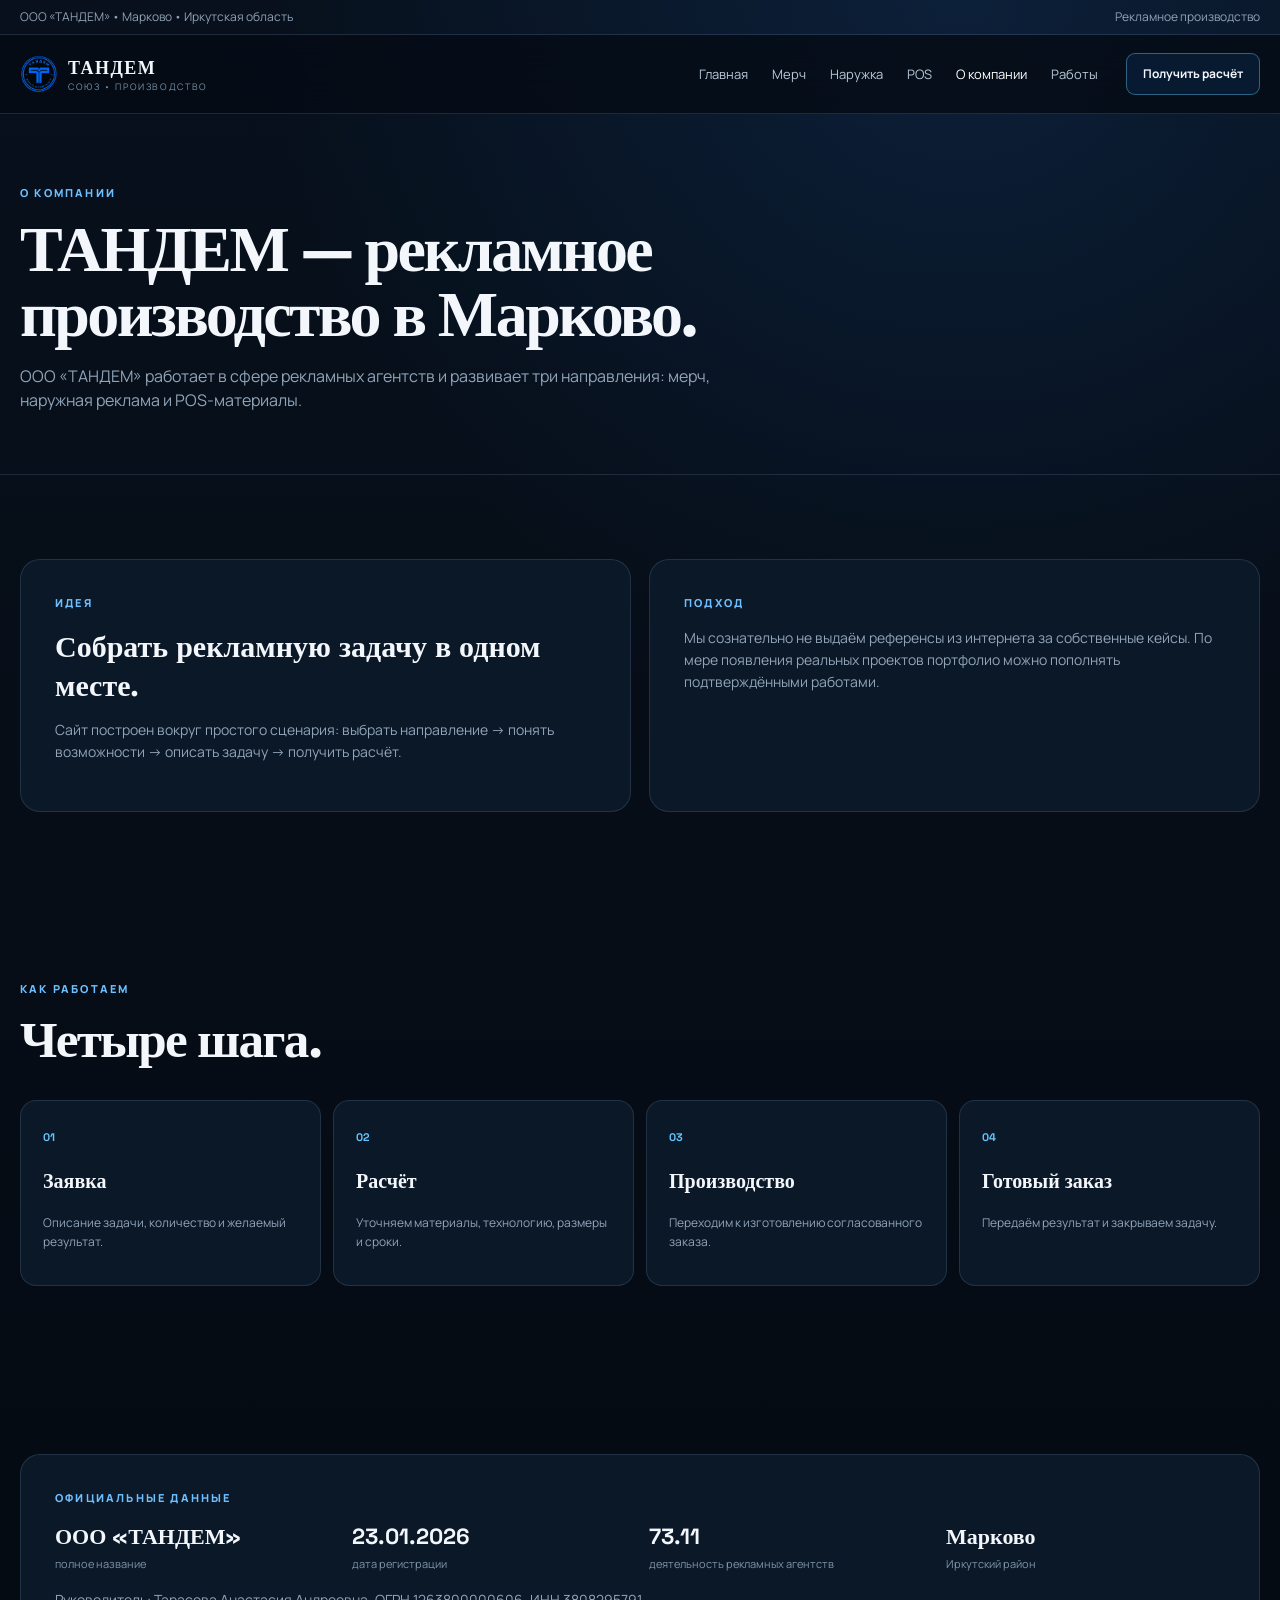
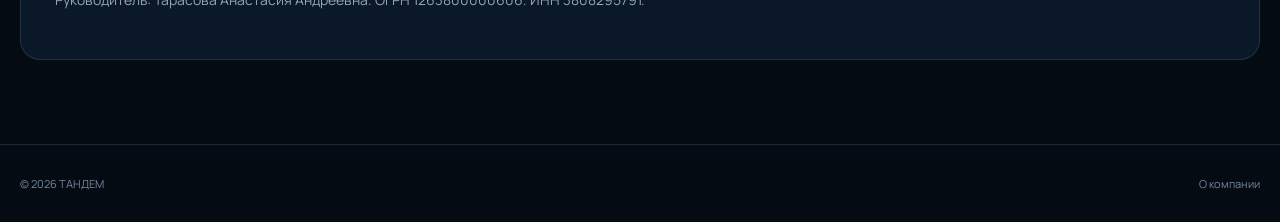
==== about.html @ 77dadc95 "Add files via upload" ====
<!doctype html><html lang="ru"><head><meta charset="utf-8"><meta name="viewport" content="width=device-width,initial-scale=1"><title>О компании — ТАНДЕМ</title><link rel="stylesheet" href="styles.css"></head><body><div class="topline"><div class="container"><span>ООО «ТАНДЕМ» • Марково • Иркутская область</span><span>Рекламное производство</span></div></div><header class="header"><div class="container nav"><a class="brand" href="index.html"><img src="assets/logo.png" alt="ТАНДЕМ"><span><strong>ТАНДЕМ</strong><small>СОЮЗ • ПРОИЗВОДСТВО</small></span></a><nav class="menu"><a href="index.html">Главная</a><a href="merch.html">Мерч</a><a href="reklama.html">Наружка</a><a href="pos.html">POS</a><a class="active" href="about.html">О компании</a><a href="portfolio.html">Работы</a></nav><a class="nav-cta" href="contacts.html">Получить расчёт</a></div></header><main><section class="page-hero"><div class="container"><div class="eyebrow">О КОМПАНИИ</div><h1>ТАНДЕМ — рекламное<br>производство в Марково.</h1><p>ООО «ТАНДЕМ» работает в сфере рекламных агентств и развивает три направления: мерч, наружная реклама и POS-материалы.</p></div></section><section class="section"><div class="container split"><div class="panel"><div class="eyebrow">ИДЕЯ</div><h3>Собрать рекламную задачу в одном месте.</h3><p>Сайт построен вокруг простого сценария: выбрать направление → понять возможности → описать задачу → получить расчёт.</p></div><div class="panel"><div class="eyebrow">ПОДХОД</div><p>Мы сознательно не выдаём референсы из интернета за собственные кейсы. По мере появления реальных проектов портфолио можно пополнять подтверждёнными работами.</p></div></div></section><section class="section"><div class="container"><div class="section-head"><div><div class="eyebrow">КАК РАБОТАЕМ</div><h2>Четыре шага.</h2></div></div><div class="steps"><div class="step"><span>01</span><h3>Заявка</h3><p>Описание задачи, количество и желаемый результат.</p></div><div class="step"><span>02</span><h3>Расчёт</h3><p>Уточняем материалы, технологию, размеры и сроки.</p></div><div class="step"><span>03</span><h3>Производство</h3><p>Переходим к изготовлению согласованного заказа.</p></div><div class="step"><span>04</span><h3>Готовый заказ</h3><p>Передаём результат и закрываем задачу.</p></div></div></div></section><section class="section"><div class="container panel"><div class="eyebrow">ОФИЦИАЛЬНЫЕ ДАННЫЕ</div><div class="band-grid"><div class="band-item"><strong>ООО «ТАНДЕМ»</strong><span>полное название</span></div><div class="band-item"><strong>23.01.2026</strong><span>дата регистрации</span></div><div class="band-item"><strong>73.11</strong><span>деятельность рекламных агентств</span></div><div class="band-item"><strong>Марково</strong><span>Иркутский район</span></div></div><p class="legal">Руководитель: Тарасова Анастасия Андреевна. ОГРН 1263800000606. ИНН 3808295791.</p></div></section></main><footer class="footer"><div class="container footer-grid"><span>© <span data-year></span> ТАНДЕМ</span><span>О компании</span></div></footer><script src="script.js"></script></body></html>
---- styles.css ----
@import url('https://fonts.googleapis.com/css2?family=Manrope:wght@400;500;600;700;800&family=Space+Grotesk:wght@500;600;700&display=swap');
:root{--bg:#07101c;--bg2:#0a1625;--card:#0d1b2b;--line:rgba(154,188,220,.16);--text:#f3f7fb;--muted:#91a4b8;--blue:#2f8cff;--cyan:#64d8ff;--white:#fff;--max:1240px;}
*{box-sizing:border-box}html{scroll-behavior:smooth}body{margin:0;background:radial-gradient(circle at 75% 0%,rgba(47,140,255,.13),transparent 34%),linear-gradient(180deg,var(--bg),#050b13 80%);color:var(--text);font-family:Manrope,Arial,sans-serif;line-height:1.55}a{color:inherit;text-decoration:none}img{max-width:100%;display:block}.container{width:min(var(--max),calc(100% - 40px));margin:auto}.topline{border-bottom:1px solid var(--line);font-size:12px;color:#a8bbcf}.topline .container{height:34px;display:flex;justify-content:space-between;align-items:center}.topline span{opacity:.85}.header{position:sticky;top:0;z-index:20;background:rgba(5,12,21,.82);backdrop-filter:blur(18px);border-bottom:1px solid var(--line)}.nav{height:78px;display:flex;align-items:center;gap:28px}.brand{display:flex;align-items:center;gap:10px;margin-right:auto}.brand img{width:38px;height:38px;object-fit:contain}.brand strong{font-family:'Space Grotesk';letter-spacing:.08em;font-size:18px}.brand small{display:block;color:#7890a7;font-size:9px;letter-spacing:.18em;margin-top:-2px}.menu{display:flex;gap:24px;font-size:13px;color:#b9c9d9}.menu a{transition:.2s}.menu a:hover,.menu a.active{color:#fff}.nav-cta{border:1px solid rgba(100,216,255,.4);padding:11px 16px;border-radius:9px;font-weight:700;font-size:12px;background:rgba(47,140,255,.1)}.mobile{display:none}
.hero{padding:82px 0 70px;position:relative;overflow:hidden}.hero:before{content:'';position:absolute;width:560px;height:560px;border:1px solid rgba(100,216,255,.12);border-radius:50%;right:-180px;top:-160px;box-shadow:0 0 0 90px rgba(47,140,255,.025),0 0 0 180px rgba(47,140,255,.018)}.eyebrow{font-size:11px;letter-spacing:.2em;color:#6ebfff;font-weight:800;margin-bottom:16px}.hero-grid{display:grid;grid-template-columns:1.1fr .9fr;gap:64px;align-items:center}.hero h1{font:700 clamp(42px,5vw,76px)/1.02 'Space Grotesk';letter-spacing:-.045em;margin:0 0 24px;max-width:800px}.hero h1 span{color:#70c9ff}.hero p{font-size:17px;color:var(--muted);max-width:680px}.actions{display:flex;gap:12px;flex-wrap:wrap;margin:30px 0}.btn{display:inline-flex;align-items:center;justify-content:center;padding:14px 20px;border-radius:10px;font-weight:800;font-size:13px;border:1px solid var(--line)}.btn-primary{background:linear-gradient(135deg,#2f8cff,#4cb8ff);color:#04101c;border:0}.btn-secondary{background:#0b1828}.hero-facts{display:flex;gap:20px;flex-wrap:wrap;color:#8da1b6;font-size:11px}.hero-facts b{color:#eaf5ff}.hero-visual{min-height:430px;border:1px solid var(--line);border-radius:24px;background:linear-gradient(145deg,#0e2034,#07111e);position:relative;overflow:hidden;box-shadow:0 30px 80px rgba(0,0,0,.28)}.hero-visual .frame{position:absolute;inset:28px;border:1px solid rgba(100,216,255,.18);border-radius:18px}.hero-visual .orbit{position:absolute;width:300px;height:300px;border:1px solid rgba(100,216,255,.3);border-radius:50%;left:50%;top:50%;transform:translate(-50%,-50%) rotate(-15deg)}.hero-visual .orbit:after{content:'';position:absolute;width:13px;height:13px;background:#6ed3ff;border-radius:50%;left:18%;top:10%;box-shadow:0 0 30px #5ccaff}.hero-visual .core{position:absolute;left:50%;top:50%;transform:translate(-50%,-50%);width:150px;height:150px;border-radius:22px;background:linear-gradient(145deg,#12395c,#0b1d31);border:1px solid rgba(255,255,255,.16);display:grid;place-items:center;font-family:'Space Grotesk';font-size:38px;font-weight:700;letter-spacing:.08em;box-shadow:0 0 80px rgba(47,140,255,.22)}.hero-visual .label{position:absolute;left:32px;bottom:30px;color:#7893ad;font-size:10px;letter-spacing:.16em}
.section{padding:84px 0}.section-head{display:flex;justify-content:space-between;align-items:end;gap:30px;margin-bottom:34px}.section h2{font:700 clamp(32px,4vw,52px)/1.05 'Space Grotesk';letter-spacing:-.035em;margin:0}.section-note{max-width:400px;color:var(--muted);font-size:13px}.cards{display:grid;grid-template-columns:repeat(3,1fr);gap:16px}.card{background:linear-gradient(180deg,rgba(13,27,43,.96),rgba(8,18,30,.96));border:1px solid var(--line);border-radius:18px;padding:28px;min-height:310px;position:relative;overflow:hidden;transition:transform .25s,border-color .25s}.card:hover{transform:translateY(-5px);border-color:rgba(100,216,255,.38)}.card-num{font:700 12px 'Space Grotesk';color:#5faeff}.card h3{font:700 25px 'Space Grotesk';margin:48px 0 10px}.card p{color:var(--muted);font-size:13px}.card .mini-art{position:absolute;right:-15px;top:20px;width:120px;height:120px;border:1px solid rgba(100,216,255,.16);transform:rotate(18deg);border-radius:22px}.card .mini-art:after{content:'';position:absolute;inset:20px;border:1px solid rgba(100,216,255,.22);border-radius:50%}
.band{border-top:1px solid var(--line);border-bottom:1px solid var(--line);padding:22px 0;background:rgba(10,23,38,.48)}.band-grid{display:grid;grid-template-columns:repeat(4,1fr);gap:18px}.band-item strong{display:block;font:700 22px 'Space Grotesk'}.band-item span{font-size:11px;color:#7f94a9}.split{display:grid;grid-template-columns:1fr 1fr;gap:18px}.panel{border:1px solid var(--line);background:#0b1828;border-radius:20px;padding:34px}.panel h3{font:700 30px 'Space Grotesk';margin:0 0 12px}.panel p,.panel li{color:var(--muted);font-size:14px}.panel ul{padding-left:18px}.quote{font:600 23px/1.35 'Space Grotesk';color:#e8f5ff}.cta{padding:70px 0}.cta-box{border:1px solid rgba(100,216,255,.25);background:radial-gradient(circle at 85% 20%,rgba(47,140,255,.18),transparent 30%),#0b1929;border-radius:24px;padding:50px;display:flex;justify-content:space-between;gap:30px;align-items:center}.cta h2{font:700 42px/1.05 'Space Grotesk';margin:0}.cta p{color:var(--muted);max-width:620px}
.page-hero{padding:70px 0 45px;border-bottom:1px solid var(--line)}.page-hero h1{font:700 clamp(40px,5vw,66px)/1.02 'Space Grotesk';margin:0 0 16px;letter-spacing:-.04em}.page-hero p{color:var(--muted);max-width:720px}.work-grid{display:grid;grid-template-columns:repeat(2,1fr);gap:18px}.work{min-height:360px;border:1px solid var(--line);border-radius:20px;overflow:hidden;background:#0a1726;position:relative}.work img{width:100%;height:260px;object-fit:cover;filter:saturate(.75) brightness(.72)}.work-body{padding:22px}.work h3{margin:0 0 5px;font:700 23px 'Space Grotesk'}.work p{margin:0;color:var(--muted);font-size:12px}.tag{position:absolute;top:16px;left:16px;background:rgba(3,10,18,.75);border:1px solid rgba(255,255,255,.14);padding:7px 9px;border-radius:7px;font-size:10px;letter-spacing:.08em}.steps{display:grid;grid-template-columns:repeat(4,1fr);gap:12px}.step{padding:22px;border:1px solid var(--line);border-radius:16px;background:#0b1827}.step span{font:700 11px 'Space Grotesk';color:#65c5ff}.step h3{font:700 20px 'Space Grotesk'}.step p{color:var(--muted);font-size:12px}.contact-grid{display:grid;grid-template-columns:1.1fr .9fr;gap:18px}.contact-card{border:1px solid var(--line);border-radius:20px;background:#0b1828;padding:34px}.contact-line{padding:17px 0;border-bottom:1px solid var(--line)}.contact-line:last-child{border-bottom:0}.contact-line small{display:block;color:#6e859d;font-size:10px;letter-spacing:.15em;margin-bottom:5px}.contact-line a,.contact-line strong{font-size:19px;font-family:'Space Grotesk'}.footer{border-top:1px solid var(--line);padding:30px 0;color:#72879c;font-size:11px}.footer-grid{display:flex;justify-content:space-between;gap:20px}.legal{font-size:11px;color:#60758b}
@media(max-width:900px){.menu{display:none}.mobile{display:block}.hero-grid,.split,.contact-grid{grid-template-columns:1fr}.cards,.work-grid{grid-template-columns:1fr}.band-grid,.steps{grid-template-columns:1fr 1fr}.hero{padding-top:55px}.hero-visual{min-height:330px}.section-head{display:block}.section-note{margin-top:12px}.cta-box{display:block}.cta .btn{margin-top:12px}}
@media(max-width:560px){.container{width:min(100% - 24px,var(--max))}.topline{display:none}.nav{height:68px}.brand small{display:none}.nav-cta{padding:9px 11px}.hero h1{font-size:42px}.hero p{font-size:15px}.band-grid,.steps{grid-template-columns:1fr}.panel,.contact-card,.cta-box{padding:24px}.cta h2{font-size:32px}.hero-visual{min-height:290px}}
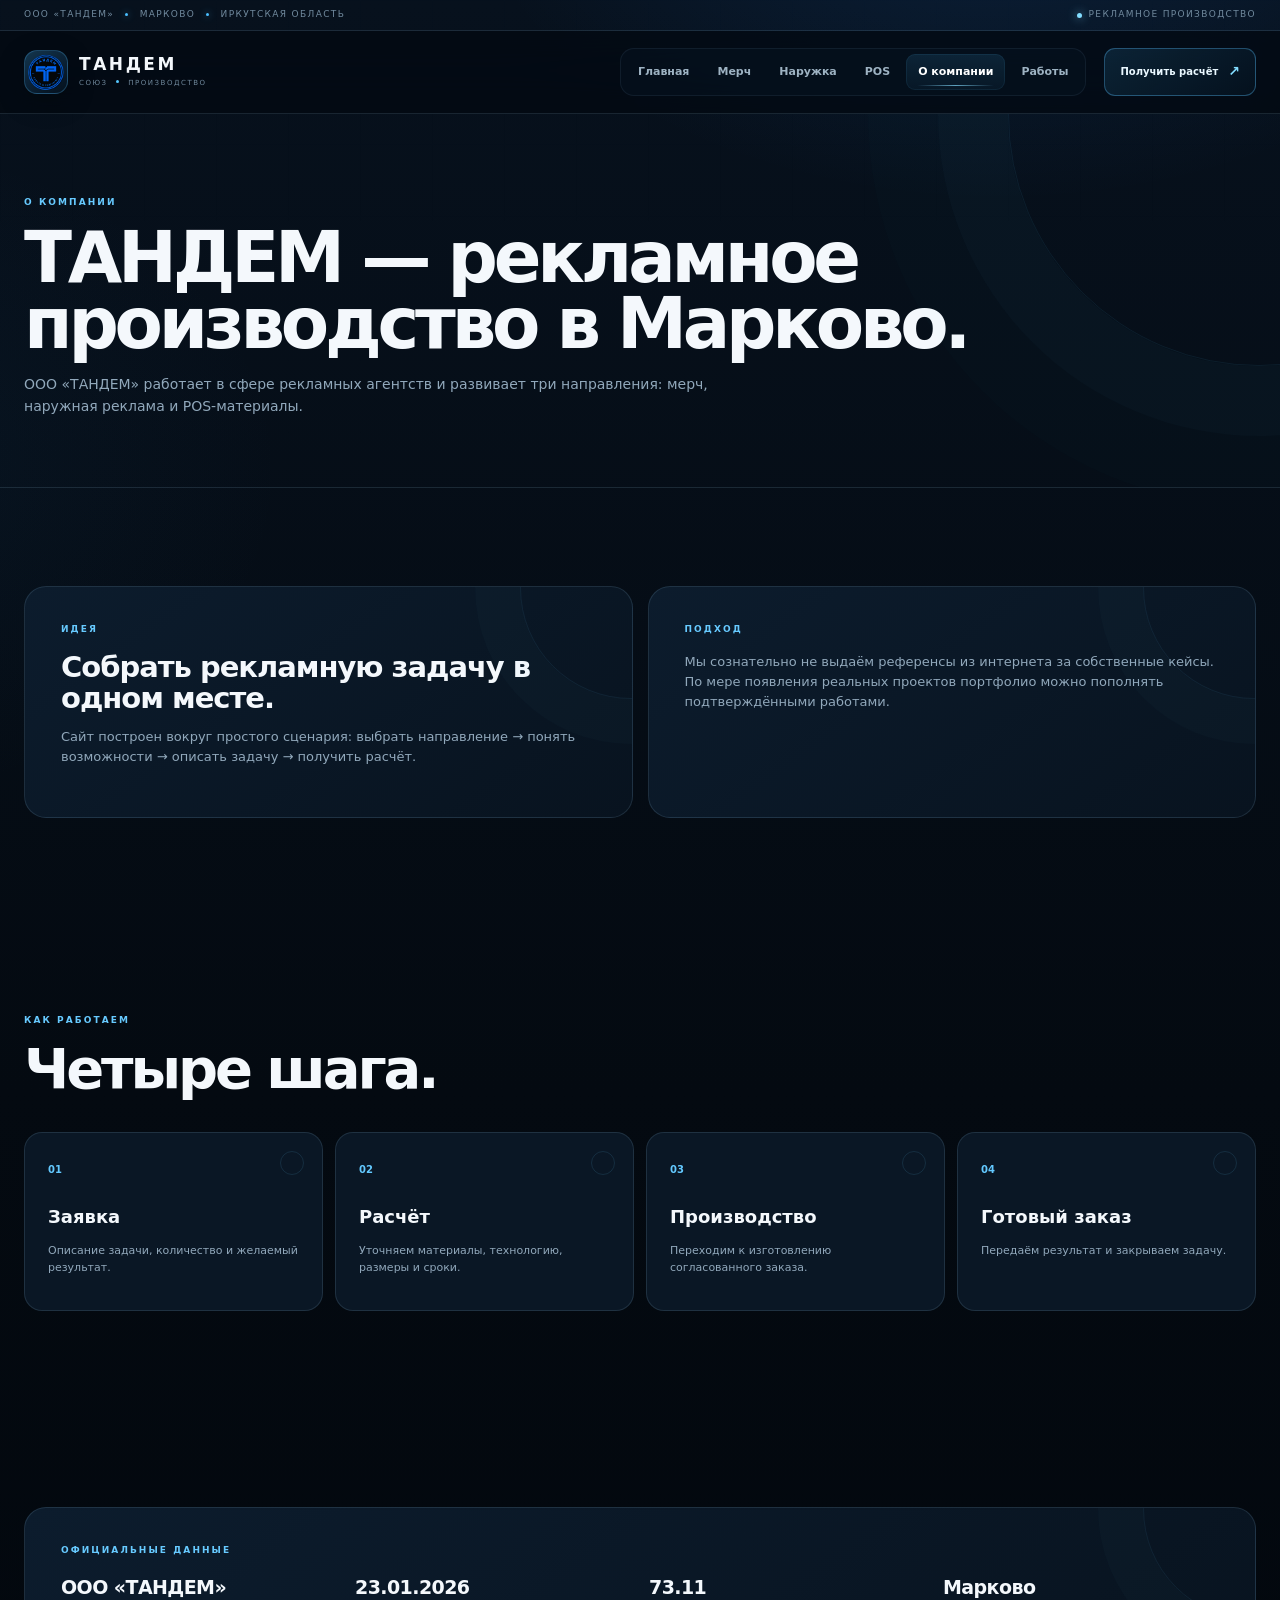
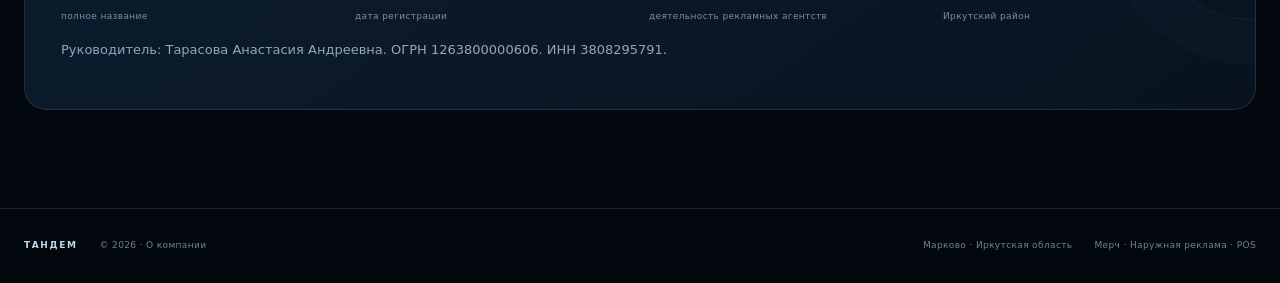
==== commit 262ebc7e: "Add files via upload" ====
--- a/about.html
+++ b/about.html
@@ -1 +1,24 @@
-<!doctype html><html lang="ru"><head><meta charset="utf-8"><meta name="viewport" content="width=device-width,initial-scale=1"><title>О компании — ТАНДЕМ</title><link rel="stylesheet" href="styles.css"></head><body><div class="topline"><div class="container"><span>ООО «ТАНДЕМ» • Марково • Иркутская область</span><span>Рекламное производство</span></div></div><header class="header"><div class="container nav"><a class="brand" href="index.html"><img src="assets/logo.png" alt="ТАНДЕМ"><span><strong>ТАНДЕМ</strong><small>СОЮЗ • ПРОИЗВОДСТВО</small></span></a><nav class="menu"><a href="index.html">Главная</a><a href="merch.html">Мерч</a><a href="reklama.html">Наружка</a><a href="pos.html">POS</a><a class="active" href="about.html">О компании</a><a href="portfolio.html">Работы</a></nav><a class="nav-cta" href="contacts.html">Получить расчёт</a></div></header><main><section class="page-hero"><div class="container"><div class="eyebrow">О КОМПАНИИ</div><h1>ТАНДЕМ — рекламное<br>производство в Марково.</h1><p>ООО «ТАНДЕМ» работает в сфере рекламных агентств и развивает три направления: мерч, наружная реклама и POS-материалы.</p></div></section><section class="section"><div class="container split"><div class="panel"><div class="eyebrow">ИДЕЯ</div><h3>Собрать рекламную задачу в одном месте.</h3><p>Сайт построен вокруг простого сценария: выбрать направление → понять возможности → описать задачу → получить расчёт.</p></div><div class="panel"><div class="eyebrow">ПОДХОД</div><p>Мы сознательно не выдаём референсы из интернета за собственные кейсы. По мере появления реальных проектов портфолио можно пополнять подтверждёнными работами.</p></div></div></section><section class="section"><div class="container"><div class="section-head"><div><div class="eyebrow">КАК РАБОТАЕМ</div><h2>Четыре шага.</h2></div></div><div class="steps"><div class="step"><span>01</span><h3>Заявка</h3><p>Описание задачи, количество и желаемый результат.</p></div><div class="step"><span>02</span><h3>Расчёт</h3><p>Уточняем материалы, технологию, размеры и сроки.</p></div><div class="step"><span>03</span><h3>Производство</h3><p>Переходим к изготовлению согласованного заказа.</p></div><div class="step"><span>04</span><h3>Готовый заказ</h3><p>Передаём результат и закрываем задачу.</p></div></div></div></section><section class="section"><div class="container panel"><div class="eyebrow">ОФИЦИАЛЬНЫЕ ДАННЫЕ</div><div class="band-grid"><div class="band-item"><strong>ООО «ТАНДЕМ»</strong><span>полное название</span></div><div class="band-item"><strong>23.01.2026</strong><span>дата регистрации</span></div><div class="band-item"><strong>73.11</strong><span>деятельность рекламных агентств</span></div><div class="band-item"><strong>Марково</strong><span>Иркутский район</span></div></div><p class="legal">Руководитель: Тарасова Анастасия Андреевна. ОГРН 1263800000606. ИНН 3808295791.</p></div></section></main><footer class="footer"><div class="container footer-grid"><span>© <span data-year></span> ТАНДЕМ</span><span>О компании</span></div></footer><script src="script.js"></script></body></html>
+<!doctype html>
+<html lang="ru">
+<head>
+<meta charset="utf-8">
+<meta name="viewport" content="width=device-width,initial-scale=1">
+<title>О компании — ТАНДЕМ</title>
+
+<link rel="icon" href="assets/favicon.svg" type="image/svg+xml">
+<link rel="stylesheet" href="styles.css">
+</head>
+<body>
+<div class="topline"><div class="container topline-inner"><span>ООО «ТАНДЕМ» <i></i> МАРКОВО <i></i> ИРКУТСКАЯ ОБЛАСТЬ</span><span class="topline-status"><b></b> РЕКЛАМНОЕ ПРОИЗВОДСТВО</span></div></div>
+<header class="header"><div class="container nav">
+<a class="brand" href="index.html" aria-label="ТАНДЕМ — на главную"><span class="brand-mark"><img src="assets/logo.png" alt=""></span><span class="brand-word"><strong>ТАНДЕМ</strong><small>СОЮЗ <i></i> ПРОИЗВОДСТВО</small></span></a>
+<nav class="menu" aria-label="Основная навигация"><a href="index.html"><span>Главная</span></a><a href="merch.html"><span>Мерч</span></a><a href="reklama.html"><span>Наружка</span></a><a href="pos.html"><span>POS</span></a><a class="active" href="about.html"><span>О компании</span></a><a href="portfolio.html"><span>Работы</span></a></nav>
+<a class="nav-cta" href="contacts.html"><span>Получить расчёт</span><i>↗</i></a>
+<button class="menu-toggle" type="button" aria-label="Открыть меню" aria-expanded="false"><span></span><span></span></button>
+</div>
+<div class="mobile-menu"><div class="mobile-menu-inner"><a href="index.html"><span>Главная</span></a><a href="merch.html"><span>Мерч</span></a><a href="reklama.html"><span>Наружка</span></a><a href="pos.html"><span>POS</span></a><a class="active" href="about.html"><span>О компании</span></a><a href="portfolio.html"><span>Работы</span></a><a class="mobile-cta" href="contacts.html">Получить расчёт <span>↗</span></a></div></div>
+</header>
+<main><section class="page-hero"><div class="container"><div class="eyebrow">О КОМПАНИИ</div><h1>ТАНДЕМ — рекламное<br>производство в Марково.</h1><p>ООО «ТАНДЕМ» работает в сфере рекламных агентств и развивает три направления: мерч, наружная реклама и POS-материалы.</p></div></section><section class="section"><div class="container split"><div class="panel"><div class="eyebrow">ИДЕЯ</div><h3>Собрать рекламную задачу в одном месте.</h3><p>Сайт построен вокруг простого сценария: выбрать направление → понять возможности → описать задачу → получить расчёт.</p></div><div class="panel"><div class="eyebrow">ПОДХОД</div><p>Мы сознательно не выдаём референсы из интернета за собственные кейсы. По мере появления реальных проектов портфолио можно пополнять подтверждёнными работами.</p></div></div></section><section class="section"><div class="container"><div class="section-head"><div><div class="eyebrow">КАК РАБОТАЕМ</div><h2>Четыре шага.</h2></div></div><div class="steps"><div class="step"><span>01</span><h3>Заявка</h3><p>Описание задачи, количество и желаемый результат.</p></div><div class="step"><span>02</span><h3>Расчёт</h3><p>Уточняем материалы, технологию, размеры и сроки.</p></div><div class="step"><span>03</span><h3>Производство</h3><p>Переходим к изготовлению согласованного заказа.</p></div><div class="step"><span>04</span><h3>Готовый заказ</h3><p>Передаём результат и закрываем задачу.</p></div></div></div></section><section class="section"><div class="container panel"><div class="eyebrow">ОФИЦИАЛЬНЫЕ ДАННЫЕ</div><div class="band-grid"><div class="band-item"><strong>ООО «ТАНДЕМ»</strong><span>полное название</span></div><div class="band-item"><strong>23.01.2026</strong><span>дата регистрации</span></div><div class="band-item"><strong>73.11</strong><span>деятельность рекламных агентств</span></div><div class="band-item"><strong>Марково</strong><span>Иркутский район</span></div></div><p class="legal">Руководитель: Тарасова Анастасия Андреевна. ОГРН 1263800000606. ИНН 3808295791.</p></div></section></main>
+<footer class="footer"><div class="container footer-grid"><div><span class="footer-logo">ТАНДЕМ</span><span>© <span data-year></span> · О компании</span></div><div><span>Марково · Иркутская область</span><span>Мерч · Наружная реклама · POS</span></div></div></footer><script src="script.js"></script>
+</body>
+</html>
--- a/styles.css
+++ b/styles.css
@@ -1,9 +1,300 @@
-@import url('https://fonts.googleapis.com/css2?family=Manrope:wght@400;500;600;700;800&family=Space+Grotesk:wght@500;600;700&display=swap');
-:root{--bg:#07101c;--bg2:#0a1625;--card:#0d1b2b;--line:rgba(154,188,220,.16);--text:#f3f7fb;--muted:#91a4b8;--blue:#2f8cff;--cyan:#64d8ff;--white:#fff;--max:1240px;}
-*{box-sizing:border-box}html{scroll-behavior:smooth}body{margin:0;background:radial-gradient(circle at 75% 0%,rgba(47,140,255,.13),transparent 34%),linear-gradient(180deg,var(--bg),#050b13 80%);color:var(--text);font-family:Manrope,Arial,sans-serif;line-height:1.55}a{color:inherit;text-decoration:none}img{max-width:100%;display:block}.container{width:min(var(--max),calc(100% - 40px));margin:auto}.topline{border-bottom:1px solid var(--line);font-size:12px;color:#a8bbcf}.topline .container{height:34px;display:flex;justify-content:space-between;align-items:center}.topline span{opacity:.85}.header{position:sticky;top:0;z-index:20;background:rgba(5,12,21,.82);backdrop-filter:blur(18px);border-bottom:1px solid var(--line)}.nav{height:78px;display:flex;align-items:center;gap:28px}.brand{display:flex;align-items:center;gap:10px;margin-right:auto}.brand img{width:38px;height:38px;object-fit:contain}.brand strong{font-family:'Space Grotesk';letter-spacing:.08em;font-size:18px}.brand small{display:block;color:#7890a7;font-size:9px;letter-spacing:.18em;margin-top:-2px}.menu{display:flex;gap:24px;font-size:13px;color:#b9c9d9}.menu a{transition:.2s}.menu a:hover,.menu a.active{color:#fff}.nav-cta{border:1px solid rgba(100,216,255,.4);padding:11px 16px;border-radius:9px;font-weight:700;font-size:12px;background:rgba(47,140,255,.1)}.mobile{display:none}
-.hero{padding:82px 0 70px;position:relative;overflow:hidden}.hero:before{content:'';position:absolute;width:560px;height:560px;border:1px solid rgba(100,216,255,.12);border-radius:50%;right:-180px;top:-160px;box-shadow:0 0 0 90px rgba(47,140,255,.025),0 0 0 180px rgba(47,140,255,.018)}.eyebrow{font-size:11px;letter-spacing:.2em;color:#6ebfff;font-weight:800;margin-bottom:16px}.hero-grid{display:grid;grid-template-columns:1.1fr .9fr;gap:64px;align-items:center}.hero h1{font:700 clamp(42px,5vw,76px)/1.02 'Space Grotesk';letter-spacing:-.045em;margin:0 0 24px;max-width:800px}.hero h1 span{color:#70c9ff}.hero p{font-size:17px;color:var(--muted);max-width:680px}.actions{display:flex;gap:12px;flex-wrap:wrap;margin:30px 0}.btn{display:inline-flex;align-items:center;justify-content:center;padding:14px 20px;border-radius:10px;font-weight:800;font-size:13px;border:1px solid var(--line)}.btn-primary{background:linear-gradient(135deg,#2f8cff,#4cb8ff);color:#04101c;border:0}.btn-secondary{background:#0b1828}.hero-facts{display:flex;gap:20px;flex-wrap:wrap;color:#8da1b6;font-size:11px}.hero-facts b{color:#eaf5ff}.hero-visual{min-height:430px;border:1px solid var(--line);border-radius:24px;background:linear-gradient(145deg,#0e2034,#07111e);position:relative;overflow:hidden;box-shadow:0 30px 80px rgba(0,0,0,.28)}.hero-visual .frame{position:absolute;inset:28px;border:1px solid rgba(100,216,255,.18);border-radius:18px}.hero-visual .orbit{position:absolute;width:300px;height:300px;border:1px solid rgba(100,216,255,.3);border-radius:50%;left:50%;top:50%;transform:translate(-50%,-50%) rotate(-15deg)}.hero-visual .orbit:after{content:'';position:absolute;width:13px;height:13px;background:#6ed3ff;border-radius:50%;left:18%;top:10%;box-shadow:0 0 30px #5ccaff}.hero-visual .core{position:absolute;left:50%;top:50%;transform:translate(-50%,-50%);width:150px;height:150px;border-radius:22px;background:linear-gradient(145deg,#12395c,#0b1d31);border:1px solid rgba(255,255,255,.16);display:grid;place-items:center;font-family:'Space Grotesk';font-size:38px;font-weight:700;letter-spacing:.08em;box-shadow:0 0 80px rgba(47,140,255,.22)}.hero-visual .label{position:absolute;left:32px;bottom:30px;color:#7893ad;font-size:10px;letter-spacing:.16em}
-.section{padding:84px 0}.section-head{display:flex;justify-content:space-between;align-items:end;gap:30px;margin-bottom:34px}.section h2{font:700 clamp(32px,4vw,52px)/1.05 'Space Grotesk';letter-spacing:-.035em;margin:0}.section-note{max-width:400px;color:var(--muted);font-size:13px}.cards{display:grid;grid-template-columns:repeat(3,1fr);gap:16px}.card{background:linear-gradient(180deg,rgba(13,27,43,.96),rgba(8,18,30,.96));border:1px solid var(--line);border-radius:18px;padding:28px;min-height:310px;position:relative;overflow:hidden;transition:transform .25s,border-color .25s}.card:hover{transform:translateY(-5px);border-color:rgba(100,216,255,.38)}.card-num{font:700 12px 'Space Grotesk';color:#5faeff}.card h3{font:700 25px 'Space Grotesk';margin:48px 0 10px}.card p{color:var(--muted);font-size:13px}.card .mini-art{position:absolute;right:-15px;top:20px;width:120px;height:120px;border:1px solid rgba(100,216,255,.16);transform:rotate(18deg);border-radius:22px}.card .mini-art:after{content:'';position:absolute;inset:20px;border:1px solid rgba(100,216,255,.22);border-radius:50%}
-.band{border-top:1px solid var(--line);border-bottom:1px solid var(--line);padding:22px 0;background:rgba(10,23,38,.48)}.band-grid{display:grid;grid-template-columns:repeat(4,1fr);gap:18px}.band-item strong{display:block;font:700 22px 'Space Grotesk'}.band-item span{font-size:11px;color:#7f94a9}.split{display:grid;grid-template-columns:1fr 1fr;gap:18px}.panel{border:1px solid var(--line);background:#0b1828;border-radius:20px;padding:34px}.panel h3{font:700 30px 'Space Grotesk';margin:0 0 12px}.panel p,.panel li{color:var(--muted);font-size:14px}.panel ul{padding-left:18px}.quote{font:600 23px/1.35 'Space Grotesk';color:#e8f5ff}.cta{padding:70px 0}.cta-box{border:1px solid rgba(100,216,255,.25);background:radial-gradient(circle at 85% 20%,rgba(47,140,255,.18),transparent 30%),#0b1929;border-radius:24px;padding:50px;display:flex;justify-content:space-between;gap:30px;align-items:center}.cta h2{font:700 42px/1.05 'Space Grotesk';margin:0}.cta p{color:var(--muted);max-width:620px}
-.page-hero{padding:70px 0 45px;border-bottom:1px solid var(--line)}.page-hero h1{font:700 clamp(40px,5vw,66px)/1.02 'Space Grotesk';margin:0 0 16px;letter-spacing:-.04em}.page-hero p{color:var(--muted);max-width:720px}.work-grid{display:grid;grid-template-columns:repeat(2,1fr);gap:18px}.work{min-height:360px;border:1px solid var(--line);border-radius:20px;overflow:hidden;background:#0a1726;position:relative}.work img{width:100%;height:260px;object-fit:cover;filter:saturate(.75) brightness(.72)}.work-body{padding:22px}.work h3{margin:0 0 5px;font:700 23px 'Space Grotesk'}.work p{margin:0;color:var(--muted);font-size:12px}.tag{position:absolute;top:16px;left:16px;background:rgba(3,10,18,.75);border:1px solid rgba(255,255,255,.14);padding:7px 9px;border-radius:7px;font-size:10px;letter-spacing:.08em}.steps{display:grid;grid-template-columns:repeat(4,1fr);gap:12px}.step{padding:22px;border:1px solid var(--line);border-radius:16px;background:#0b1827}.step span{font:700 11px 'Space Grotesk';color:#65c5ff}.step h3{font:700 20px 'Space Grotesk'}.step p{color:var(--muted);font-size:12px}.contact-grid{display:grid;grid-template-columns:1.1fr .9fr;gap:18px}.contact-card{border:1px solid var(--line);border-radius:20px;background:#0b1828;padding:34px}.contact-line{padding:17px 0;border-bottom:1px solid var(--line)}.contact-line:last-child{border-bottom:0}.contact-line small{display:block;color:#6e859d;font-size:10px;letter-spacing:.15em;margin-bottom:5px}.contact-line a,.contact-line strong{font-size:19px;font-family:'Space Grotesk'}.footer{border-top:1px solid var(--line);padding:30px 0;color:#72879c;font-size:11px}.footer-grid{display:flex;justify-content:space-between;gap:20px}.legal{font-size:11px;color:#60758b}
-@media(max-width:900px){.menu{display:none}.mobile{display:block}.hero-grid,.split,.contact-grid{grid-template-columns:1fr}.cards,.work-grid{grid-template-columns:1fr}.band-grid,.steps{grid-template-columns:1fr 1fr}.hero{padding-top:55px}.hero-visual{min-height:330px}.section-head{display:block}.section-note{margin-top:12px}.cta-box{display:block}.cta .btn{margin-top:12px}}
-@media(max-width:560px){.container{width:min(100% - 24px,var(--max))}.topline{display:none}.nav{height:68px}.brand small{display:none}.nav-cta{padding:9px 11px}.hero h1{font-size:42px}.hero p{font-size:15px}.band-grid,.steps{grid-template-columns:1fr}.panel,.contact-card,.cta-box{padding:24px}.cta h2{font-size:32px}.hero-visual{min-height:290px}}
+
+:root{
+  --bg:#040a11;
+  --bg-deep:#02070d;
+  --panel:#081522;
+  --panel-2:#0b1b2b;
+  --panel-3:#0e2438;
+  --line:rgba(154,207,235,.14);
+  --line-strong:rgba(88,194,255,.34);
+  --text:#f4f8fc;
+  --muted:#91a8bb;
+  --muted-2:#617b90;
+  --blue:#42b9ff;
+  --cyan:#83ddff;
+  --max:1240px;
+  --ease:cubic-bezier(.2,.8,.2,1);
+}
+*{box-sizing:border-box}
+html{scroll-behavior:smooth}
+body{
+  margin:0;color:var(--text);line-height:1.55;
+  font-family:Inter,ui-sans-serif,system-ui,-apple-system,"Segoe UI",Arial,sans-serif;
+  background:
+    radial-gradient(850px 550px at 78% -8%,rgba(36,135,255,.14),transparent 64%),
+    radial-gradient(700px 500px at -15% 25%,rgba(34,106,160,.08),transparent 68%),
+    linear-gradient(180deg,#07111d 0%,#040a11 58%,#02070d 100%);
+  overflow-x:hidden;
+}
+body:before{
+  content:"";position:fixed;inset:0;pointer-events:none;z-index:-1;opacity:.26;
+  background-image:linear-gradient(rgba(120,190,220,.018) 1px,transparent 1px),linear-gradient(90deg,rgba(120,190,220,.018) 1px,transparent 1px);
+  background-size:72px 72px;
+  mask-image:linear-gradient(to bottom,#000,transparent 82%);
+}
+a{color:inherit;text-decoration:none}
+img{max-width:100%;display:block}
+button{font:inherit}
+.container{width:min(var(--max),calc(100% - 48px));margin:auto}
+
+/* TOP + NAV */
+.topline{border-bottom:1px solid var(--line);color:#718a9e;font-size:9px;letter-spacing:.15em;text-transform:uppercase}
+.topline-inner{height:30px;display:flex;align-items:center;justify-content:space-between}
+.topline i{display:inline-block;width:3px;height:3px;border-radius:50%;background:#4abfff;vertical-align:middle;margin:0 7px;box-shadow:0 0 7px rgba(74,191,255,.7)}
+.topline-status{display:flex;align-items:center;gap:7px}
+.topline-status b{width:5px;height:5px;border-radius:50%;background:var(--cyan);box-shadow:0 0 10px rgba(131,221,255,.8)}
+
+.header{
+  position:sticky;top:0;z-index:100;
+  background:rgba(3,9,16,.72);
+  backdrop-filter:blur(22px) saturate(130%);
+  border-bottom:1px solid var(--line);
+}
+.nav{height:82px;display:flex;align-items:center;gap:18px}
+.brand{display:flex;align-items:center;gap:11px;margin-right:auto;min-width:205px}
+.brand-mark{
+  width:44px;height:44px;border:1px solid rgba(83,190,255,.28);border-radius:13px;
+  display:grid;place-items:center;background:linear-gradient(145deg,rgba(24,62,91,.78),rgba(5,16,27,.82));
+  box-shadow:0 8px 28px rgba(0,0,0,.22),inset 0 0 20px rgba(67,183,255,.04);
+  overflow:hidden;position:relative;
+}
+.brand-mark:after{content:"";position:absolute;inset:-20%;background:linear-gradient(110deg,transparent 40%,rgba(255,255,255,.1) 50%,transparent 60%);transform:translateX(-80%);animation:brandShine 7s ease-in-out infinite}
+.brand-mark img{width:37px;height:37px;object-fit:contain}
+.brand-word strong{display:block;font-size:17px;letter-spacing:.15em;font-weight:850;line-height:1}
+.brand-word small{display:block;color:#71899d;font-size:7px;letter-spacing:.22em;margin-top:5px}
+.brand-word small i{display:inline-block;width:3px;height:3px;border-radius:50%;background:#55c8ff;margin:0 5px 2px}
+
+.menu{display:flex;align-items:center;gap:4px;padding:5px;border:1px solid rgba(148,203,232,.08);border-radius:14px;background:rgba(7,19,31,.62)}
+.menu a{
+  position:relative;padding:9px 12px;border-radius:9px;
+  color:#9eb3c3;font-size:11px;font-weight:650;white-space:nowrap;
+  transition:color .25s,background .25s,transform .25s var(--ease);
+}
+.menu a:before{
+  content:"";position:absolute;left:11px;right:11px;bottom:4px;height:1px;
+  background:linear-gradient(90deg,transparent,var(--cyan),transparent);
+  transform:scaleX(0);transform-origin:center;transition:transform .3s var(--ease);opacity:.7;
+}
+.menu a:hover{color:#f4fbff;background:rgba(69,173,239,.07);transform:translateY(-1px)}
+.menu a:hover:before,.menu a.active:before{transform:scaleX(1)}
+.menu a.active{color:#fff;background:linear-gradient(180deg,rgba(65,174,239,.13),rgba(65,174,239,.05));box-shadow:inset 0 0 0 1px rgba(93,196,255,.08)}
+
+.nav-cta,.mobile-cta{
+  display:inline-flex;align-items:center;justify-content:center;gap:10px;
+  padding:12px 15px;border:1px solid var(--line-strong);border-radius:11px;
+  background:linear-gradient(145deg,rgba(65,176,240,.14),rgba(65,176,240,.04));
+  color:#eaf8ff;font-size:10px;font-weight:850;white-space:nowrap;
+  transition:transform .28s var(--ease),box-shadow .28s,border-color .28s,background .28s;
+}
+.nav-cta i,.mobile-cta span{font-style:normal;font-size:14px;color:var(--cyan);transition:transform .25s}
+.nav-cta:hover,.mobile-cta:hover{transform:translateY(-2px);border-color:rgba(102,213,255,.52);box-shadow:0 14px 34px rgba(38,152,226,.13);background:rgba(65,176,240,.16)}
+.nav-cta:hover i,.mobile-cta:hover span{transform:translate(2px,-2px)}
+.menu-toggle{display:none;background:none;border:0;color:white;width:44px;height:42px;border:1px solid var(--line);border-radius:11px;align-items:center;justify-content:center;flex-direction:column;gap:6px;cursor:pointer}
+.menu-toggle span{display:block;width:17px;height:1px;background:#ccecff;transition:.3s var(--ease)}
+.mobile-menu{display:none;border-top:1px solid var(--line);background:rgba(3,9,16,.94)}
+.mobile-menu-inner{width:min(var(--max),calc(100% - 24px));margin:auto;padding:12px 0 16px;display:grid;gap:4px}
+.mobile-menu a{padding:12px 13px;border:1px solid transparent;border-radius:10px;color:#a6bac9;font-size:12px}
+.mobile-menu a.active{color:#fff;background:rgba(66,181,247,.08);border-color:rgba(87,192,255,.12)}
+.mobile-cta{margin-top:7px}
+
+/* GLOBAL */
+.eyebrow{font-size:9px;letter-spacing:.23em;color:#67caff;font-weight:850;text-transform:uppercase;margin-bottom:15px}
+.btn{
+  display:inline-flex;align-items:center;justify-content:center;gap:8px;padding:12px 17px;
+  border:1px solid var(--line);border-radius:10px;font-size:11px;font-weight:800;
+  transition:transform .28s var(--ease),border-color .28s,background .28s,box-shadow .28s;
+}
+.btn:hover{transform:translateY(-3px);border-color:var(--line-strong);box-shadow:0 12px 30px rgba(0,0,0,.2)}
+.btn-primary{border-color:transparent;background:linear-gradient(135deg,#319ef1,#78d7ff);color:#03101a;box-shadow:0 10px 30px rgba(51,163,255,.13)}
+.btn-secondary{background:#091522}
+.section{padding:98px 0}
+.section-head{display:flex;justify-content:space-between;align-items:end;gap:30px;margin-bottom:35px}
+.section h2{font-size:clamp(35px,4.5vw,56px);line-height:.98;letter-spacing:-.055em;margin:0;font-weight:850}
+.section-note{max-width:420px;color:var(--muted);font-size:12px;line-height:1.7}
+
+/* HOME HERO */
+.hero{position:relative;padding:88px 0 74px;overflow:hidden}
+.hero-grid{display:grid;grid-template-columns:minmax(0,1.02fr) minmax(460px,.98fr);gap:58px;align-items:center}
+.hero-copy{position:relative;z-index:2}
+.hero h1{font-size:clamp(48px,6vw,82px);line-height:.93;letter-spacing:-.065em;font-weight:850;margin:0 0 25px;max-width:800px}
+.hero h1 .accent{display:inline-block;color:#76d3ff;position:relative}
+.hero h1 .accent:after{content:"";position:absolute;left:0;right:0;bottom:-4px;height:1px;background:linear-gradient(90deg,var(--cyan),transparent);opacity:.65}
+.hero p{font-size:16px;line-height:1.75;color:var(--muted);max-width:650px}
+.actions{display:flex;gap:10px;flex-wrap:wrap;margin:29px 0}
+.hero-facts{display:flex;gap:20px;flex-wrap:wrap;color:#7890a6;font-size:10px}
+.hero-facts span{position:relative;padding-left:11px}
+.hero-facts span:before{content:"";position:absolute;left:0;top:7px;width:4px;height:4px;border-radius:50%;background:#4bb8ff;box-shadow:0 0 10px rgba(75,184,255,.7)}
+.hero-facts b{color:#dcecf8}
+
+.hero-visual{
+  min-height:545px;position:relative;border:1px solid rgba(134,195,230,.17);border-radius:30px;overflow:hidden;
+  background:linear-gradient(145deg,#102a42 0%,#091724 46%,#050d16 100%);
+  box-shadow:0 35px 90px rgba(0,0,0,.36),inset 0 1px 0 rgba(255,255,255,.04);
+  isolation:isolate;transition:transform .65s var(--ease),box-shadow .5s;
+}
+.hero-visual:before{content:"";position:absolute;inset:0;background:radial-gradient(circle at 50% 48%,rgba(50,165,255,.18),transparent 29%),radial-gradient(circle at 75% 20%,rgba(94,210,255,.09),transparent 28%)}
+.hero-visual:after{content:"";position:absolute;inset:18px;border:1px solid rgba(111,205,255,.1);border-radius:23px;pointer-events:none}
+.hero-gridlines{position:absolute;inset:0;opacity:.45;background:linear-gradient(rgba(117,207,255,.035) 1px,transparent 1px),linear-gradient(90deg,rgba(117,207,255,.035) 1px,transparent 1px);background-size:45px 45px;mask-image:radial-gradient(circle at center,#000 0%,transparent 76%)}
+.hero-top{position:absolute;left:33px;right:33px;top:32px;display:flex;justify-content:space-between;align-items:center;color:#7595ad;font-size:9px;letter-spacing:.17em}
+.hero-top .status{display:flex;align-items:center;gap:7px}
+.status i{width:6px;height:6px;border-radius:50%;background:#6cdbff;box-shadow:0 0 12px #6cdbff;animation:orbPulse 3s ease-in-out infinite}
+.hero-micro{position:absolute;left:50%;top:calc(50% + 168px);transform:translateX(-50%);font-size:8px;letter-spacing:.22em;color:#45667d;white-space:nowrap}
+.hero-orbit{position:absolute;width:370px;height:370px;left:50%;top:49%;transform:translate(-50%,-50%);border:1px solid rgba(112,210,255,.27);border-radius:50%;box-shadow:0 0 80px rgba(47,147,255,.06);animation:orbitSpin 22s linear infinite}
+.hero-orbit:before{content:"";position:absolute;inset:33px;border:1px dashed rgba(112,210,255,.14);border-radius:50%;animation:orbitSpinReverse 17s linear infinite}
+.hero-orbit:after{content:"";position:absolute;width:9px;height:9px;left:12%;top:13%;border-radius:50%;background:#7ddcff;box-shadow:0 0 18px #5dcaff,0 0 55px rgba(93,202,255,.35);animation:orbPulse 4s ease-in-out infinite}
+.hero-core{
+  position:absolute;left:50%;top:49%;width:190px;height:190px;transform:translate(-50%,-50%);
+  display:grid;place-items:center;border-radius:31px;border:1px solid rgba(255,255,255,.14);
+  background:linear-gradient(145deg,#143e61,#0b1c2e);
+  box-shadow:0 0 90px rgba(46,145,255,.18),inset 0 0 35px rgba(111,213,255,.04);
+  animation:coreFloat 5.5s ease-in-out infinite;
+}
+.hero-core img{width:145px;height:145px;object-fit:contain;border-radius:26px;opacity:.98;filter:drop-shadow(0 0 18px rgba(43,159,255,.17))}
+.hero-core:before{content:"";position:absolute;inset:-10px;border:1px solid rgba(115,214,255,.13);border-radius:37px;animation:coreRing 4.5s ease-in-out infinite}
+.logo-halo{position:absolute;inset:19px;border-radius:26px;border:1px solid rgba(106,211,255,.12);pointer-events:none}
+.hero-core:after{content:"";position:absolute;inset:0;border-radius:31px;background:linear-gradient(105deg,transparent 20%,rgba(255,255,255,.09) 50%,transparent 80%);transform:translateX(-130%);animation:shine 6s ease-in-out infinite}
+.hero-side-note{position:absolute;right:0;top:50%;transform:translateY(-50%);writing-mode:vertical-rl;color:#41647e;font-size:8px;letter-spacing:.22em;opacity:.65}
+.hero-label{position:absolute;left:33px;bottom:32px;color:#7590a6;font-size:9px;letter-spacing:.18em}
+.hero-corner{position:absolute;right:33px;bottom:30px;text-align:right;color:#66849c;font:800 9px/1.6 Inter,sans-serif;letter-spacing:.15em}
+.hero-corner span{font-size:8px;color:#3e6682}
+.hero-scan{position:absolute;left:8%;right:8%;height:1px;top:19%;background:linear-gradient(90deg,transparent,rgba(113,216,255,.45),transparent);animation:scanLine 8s ease-in-out infinite}
+
+/* BANDS */
+.marquee{border-top:1px solid var(--line);border-bottom:1px solid var(--line);background:rgba(9,24,39,.56);overflow:hidden}
+.marquee-track{display:flex;width:max-content;animation:marquee 28s linear infinite}
+.marquee span{display:flex;align-items:center;gap:16px;padding:14px 22px;color:#7893a9;font-size:9px;letter-spacing:.18em;white-space:nowrap}
+.marquee b{color:#5fc8ff;font-size:11px}
+.band{border-bottom:1px solid var(--line);padding:24px 0;background:rgba(8,20,33,.42)}
+.band-grid{display:grid;grid-template-columns:repeat(4,1fr);gap:18px}
+.band-item strong{display:block;font-size:19px;font-weight:850;letter-spacing:-.03em}
+.band-item span{font-size:9px;color:#7890a5;letter-spacing:.04em}
+
+/* CARDS / PANELS */
+.cards{display:grid;grid-template-columns:repeat(3,1fr);gap:15px}
+.card{
+  min-height:340px;position:relative;overflow:hidden;border:1px solid var(--line);border-radius:21px;padding:27px;
+  background:linear-gradient(150deg,rgba(14,31,48,.98),rgba(6,15,25,.98));transition:.35s var(--ease)
+}
+.card:before{content:"";position:absolute;inset:auto -30% -55%;height:180px;background:radial-gradient(circle,rgba(55,166,255,.16),transparent 65%);transition:.45s}
+.card:hover{transform:translateY(-7px);border-color:rgba(99,209,255,.35);box-shadow:0 25px 55px rgba(0,0,0,.23)}
+.card:hover:before{transform:translateY(-18px)}
+.card-num{font-size:10px;font-weight:850;color:#64caff;letter-spacing:.12em}
+.card h3{position:relative;margin:88px 0 11px;font-size:24px;line-height:1.05;letter-spacing:-.03em}
+.card p{position:relative;color:var(--muted);font-size:12px;max-width:330px}
+.card .mini-art{position:absolute;right:23px;top:23px;width:108px;height:108px;border:1px solid rgba(103,207,255,.15);border-radius:28px;transform:rotate(18deg);transition:.4s var(--ease)}
+.card .mini-art:before{content:"";position:absolute;inset:15px;border:1px solid rgba(103,207,255,.11);border-radius:20px}
+.card .mini-art:after{content:"";position:absolute;inset:31px;border:1px solid rgba(103,207,255,.25);border-radius:50%}
+.card:hover .mini-art{transform:rotate(8deg) translate(-3px,-4px)}
+.card .btn{position:absolute;left:27px;bottom:26px;background:rgba(255,255,255,.02)}
+.split{display:grid;grid-template-columns:1fr 1fr;gap:15px}
+.panel{position:relative;overflow:hidden;border:1px solid var(--line);border-radius:22px;padding:36px;background:linear-gradient(145deg,#0c1c2d,#08131f)}
+.panel:after{content:"";position:absolute;width:220px;height:220px;right:-110px;top:-110px;border:1px solid rgba(100,205,255,.08);border-radius:50%;box-shadow:0 0 0 45px rgba(100,205,255,.018)}
+.panel h3{font-size:29px;line-height:1.08;margin:0 0 12px;letter-spacing:-.035em}
+.panel p,.panel li{color:var(--muted);font-size:13px}
+.quote{font-size:22px;line-height:1.35;font-weight:700;color:#e9f6ff}
+.steps{display:grid;grid-template-columns:repeat(4,1fr);gap:12px}
+.step{position:relative;padding:23px;border:1px solid var(--line);border-radius:18px;background:#0a1725;overflow:hidden}
+.step:after{content:"";position:absolute;right:18px;top:18px;width:22px;height:22px;border:1px solid rgba(102,203,255,.12);border-radius:50%}
+.step span{font-size:10px;color:#63c9ff;font-weight:850}
+.step h3{font-size:18px;margin:22px 0 6px}
+.step p{color:var(--muted);font-size:11px}
+.cta{padding:72px 0 100px}
+.cta-box{position:relative;overflow:hidden;border:1px solid rgba(102,208,255,.24);border-radius:26px;padding:52px;background:radial-gradient(circle at 85% 20%,rgba(46,143,255,.18),transparent 28%),linear-gradient(135deg,#0c1f31,#07111c)}
+.cta-box:after{content:"";position:absolute;right:36px;bottom:-35px;width:180px;height:180px;border:1px solid rgba(100,205,255,.08);border-radius:50%;box-shadow:0 0 0 30px rgba(100,205,255,.018),0 0 0 60px rgba(100,205,255,.012)}
+.cta-box>div{position:relative;z-index:1}
+.cta h2{font-size:43px;line-height:1;margin:0;letter-spacing:-.05em}
+.cta p{color:var(--muted);max-width:610px}
+
+/* INNER PAGES */
+.page-hero{position:relative;padding:82px 0 55px;border-bottom:1px solid var(--line);overflow:hidden}
+.page-hero:after{content:"";position:absolute;width:500px;height:500px;border:1px solid rgba(95,200,255,.08);border-radius:50%;right:-230px;top:-250px;box-shadow:0 0 0 70px rgba(95,200,255,.018),0 0 0 140px rgba(95,200,255,.012)}
+.page-hero h1{font-size:clamp(44px,5.5vw,72px);line-height:.94;margin:0 0 17px;letter-spacing:-.06em;font-weight:850}
+.page-hero p{max-width:740px;color:var(--muted);font-size:14px}
+.work-grid{display:grid;grid-template-columns:repeat(2,1fr);gap:16px}
+.work{position:relative;min-height:420px;overflow:hidden;border:1px solid var(--line);border-radius:22px;background:#091724;transition:.35s var(--ease)}
+.work:hover{transform:translateY(-5px);border-color:rgba(100,210,255,.34);box-shadow:0 24px 55px rgba(0,0,0,.2)}
+.work img{width:100%;height:290px;object-fit:cover;background:#08131f}
+.work-body{padding:22px}
+.work h3{font-size:21px;line-height:1.1;margin:0 0 5px;letter-spacing:-.025em}
+.work p{margin:0;color:var(--muted);font-size:11px}
+.tag{position:absolute;top:15px;left:15px;z-index:2;padding:7px 9px;border:1px solid rgba(255,255,255,.13);border-radius:8px;background:rgba(3,10,17,.78);backdrop-filter:blur(10px);font-size:8px;letter-spacing:.1em}
+.contact-grid{display:grid;grid-template-columns:1.1fr .9fr;gap:15px}
+.contact-card{border:1px solid var(--line);border-radius:22px;background:linear-gradient(145deg,#0c1c2d,#08131f);padding:34px}
+.contact-line{padding:17px 0;border-bottom:1px solid var(--line)}
+.contact-line:last-child{border-bottom:0}
+.contact-line small{display:block;color:#6d879f;font-size:8px;letter-spacing:.16em;margin-bottom:5px}
+.contact-line a,.contact-line strong{font-size:18px}
+
+/* portfolio logo stage */
+.portfolio-logo-stage{
+  height:290px;display:grid;place-items:center;position:relative;overflow:hidden;
+  background:radial-gradient(circle at center,rgba(47,140,255,.18),transparent 42%),#07121f;
+}
+.portfolio-logo-stage:before{content:"";position:absolute;width:270px;height:270px;border:1px solid rgba(100,205,255,.16);border-radius:50%;animation:orbitSpin 24s linear infinite}
+.portfolio-logo-ring{position:absolute;width:210px;height:210px;border:1px dashed rgba(100,205,255,.14);border-radius:50%;animation:orbitSpinReverse 17s linear infinite}
+.portfolio-logo-stage img{position:relative;width:140px;height:140px;object-fit:contain;border-radius:30px;filter:drop-shadow(0 0 25px rgba(43,159,255,.18));animation:logoFloat 5.5s ease-in-out infinite}
+
+/* FOOTER */
+.footer{border-top:1px solid var(--line);padding:30px 0;color:#6d8398;font-size:9px;letter-spacing:.04em}
+.footer-grid{display:flex;justify-content:space-between;gap:30px}
+.footer-grid>div{display:flex;gap:22px;align-items:center}
+.footer-logo{color:#b9d9eb;letter-spacing:.18em;font-weight:850}
+
+/* REVEALS */
+.reveal-ready{opacity:0;transform:translateY(16px)}
+.reveal-ready.is-visible{opacity:1;transform:none;transition:opacity .65s var(--ease),transform .65s var(--ease)}
+.hero-copy{animation:inUp .8s var(--ease) both}
+.hero-visual{animation:inUp 1s var(--ease) .08s both}
+.hero-facts{animation:inUp .8s var(--ease) .16s both}
+
+@keyframes inUp{from{opacity:0;transform:translateY(18px)}to{opacity:1;transform:none}}
+@keyframes orbitSpin{to{transform:translate(-50%,-50%) rotate(360deg)}}
+@keyframes orbitSpinReverse{to{transform:rotate(-360deg)}}
+@keyframes orbPulse{0%,100%{opacity:.65;transform:scale(.9)}50%{opacity:1;transform:scale(1.2)}}
+@keyframes coreFloat{0%,100%{transform:translate(-50%,-50%) translateY(0)}50%{transform:translate(-50%,-50%) translateY(-7px)}}
+@keyframes logoFloat{0%,100%{transform:translateY(0)}50%{transform:translateY(-6px)}}
+@keyframes coreRing{0%,100%{opacity:.35;transform:scale(1)}50%{opacity:1;transform:scale(1.035)}}
+@keyframes shine{0%,55%{transform:translateX(-130%)}75%,100%{transform:translateX(130%)}}
+@keyframes scanLine{0%,100%{transform:translateY(0);opacity:0}20%{opacity:.35}55%{transform:translateY(330px);opacity:.08}70%{opacity:0}}
+@keyframes marquee{to{transform:translateX(-50%)}}
+@keyframes brandShine{0%,70%{transform:translateX(-100%)}86%,100%{transform:translateX(100%)}}
+
+@media(prefers-reduced-motion:reduce){
+  *,*::before,*::after{animation:none!important;transition:none!important;scroll-behavior:auto!important}
+}
+@media(max-width:1050px){
+  .menu{gap:1px}.menu a{padding:9px 9px}.nav{gap:10px}
+  .brand{min-width:185px}
+  .hero-grid{grid-template-columns:1fr;gap:38px}
+  .hero-visual{min-height:500px}
+  .cards,.work-grid{grid-template-columns:1fr 1fr}
+  .band-grid,.steps{grid-template-columns:1fr 1fr}
+  .section-head{display:block}.section-note{margin-top:12px}
+}
+@media(max-width:820px){
+  .topline-status{display:none}
+  .menu{display:none}
+  .nav-cta{margin-left:auto}
+  .menu-toggle{display:flex}
+  .mobile-menu.open{display:block}
+}
+@media(max-width:650px){
+  .container{width:calc(100% - 24px)}
+  .topline{display:none}
+  .nav{height:70px}
+  .brand{min-width:0}.brand-word small{display:none}
+  .brand-mark{width:40px;height:40px;border-radius:11px}.brand-mark img{width:34px;height:34px}
+  .brand-word strong{font-size:15px}
+  .nav-cta{padding:10px 10px;font-size:9px}.nav-cta i{display:none}
+  .hero{padding:62px 0}.hero h1{font-size:43px}.hero p{font-size:14px}
+  .hero-visual{min-height:370px;border-radius:22px}
+  .hero-top{left:24px;right:24px;top:24px}.hero-top .status{font-size:0}.hero-top .status i{font-size:initial}
+  .hero-orbit{width:250px;height:250px}.hero-core{width:145px;height:145px}.hero-core img{width:108px;height:108px;border-radius:22px}
+  .hero-micro{top:calc(50% + 135px)}
+  .hero-side-note{display:none}.hero-label{left:24px;bottom:23px}.hero-corner{right:24px;bottom:22px}
+  .band-grid,.steps,.cards,.work-grid,.split,.contact-grid{grid-template-columns:1fr}
+  .section{padding:70px 0}.panel,.contact-card{padding:25px}
+  .cta-box{padding:28px}.cta h2{font-size:33px}
+  .footer-grid{display:block}.footer-grid>div{display:block}.footer-grid>div+div{margin-top:10px}.footer-grid span{display:block;margin:5px 0}
+  .portfolio-logo-stage{height:260px}
+}
